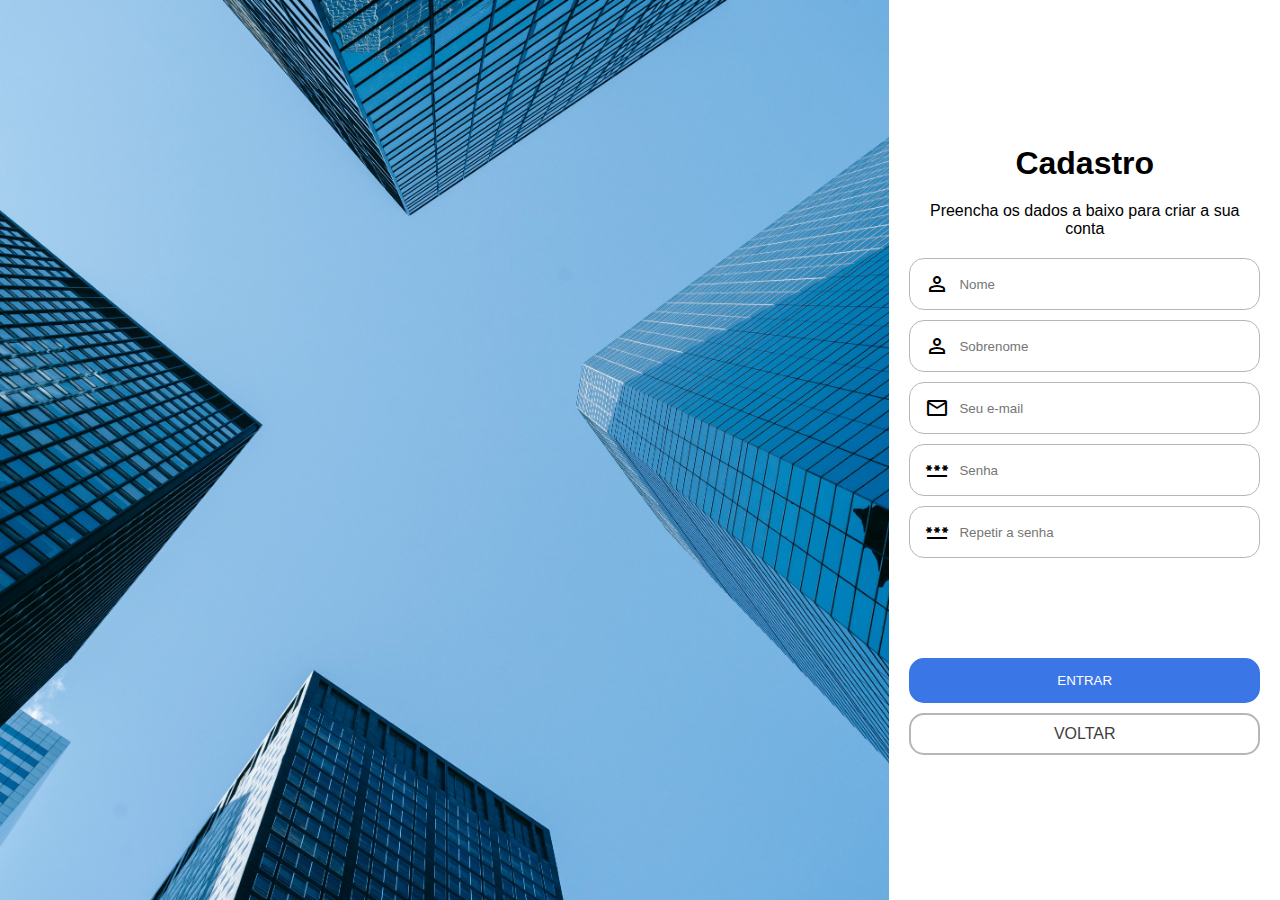
==== criarConta.html @ d9de596f "att7" ====
<!DOCTYPE html>
<html lang="pt-br">
<head>
    <meta charset="UTF-8">
    <meta name="viewport" content="width=device-width, initial-scale=1.0">
    <title>Login</title>
    <link rel="stylesheet" href="https://fonts.googleapis.com/css2?family=Material+Symbols+Outlined:opsz,wght,FILL,GRAD@20..48,100..700,0..1,-50..200" />
    <link rel="stylesheet" href="estilos/style.css">
    <link rel="stylesheet" href="estilos/mediaquery.css">
</head>
<body>
    <main>
        <section id="login">
            <div id="img">
            </div>
            <div id="form">
                <div>
                    <h1>Cadastro</h1>
                </div>
                <div>
                    <p>Preencha os dados a baixo para criar a sua conta
                    </p>
                </div>
                    <form action="login.php" method="post">
                        <div id="container-input">
                            <div class="campo">
                                <span class="material-symbols-outlined">
                                    person
                                    </span>
                                <input type="email" name="login" id="ilogin" placeholder="Nome" required  maxlength="30" autocomplete="email">                            
                            </div>
                            <div class="campo">
                                <span class="material-symbols-outlined">
                                    person
                                    </span>
                                <input type="email" name="login" id="ilogin" placeholder="Sobrenome" required  maxlength="30" autocomplete="email">                            
                            </div>
                            <div class="campo">
                                <span class="material-symbols-outlined">
                                    email
                                    </span>
                                <input type="email" name="login" id="ilogin" placeholder="Seu e-mail" required  maxlength="30" autocomplete="email">                            
                            </div>
                            <div class="campo">
                                <span class="material-symbols-outlined">
                                    password
                                    </span>
                                <input type="password" name="senha" id="isenha" placeholder="Senha" required minlength="8" maxlength="20" autocomplete="current-password">
                            </div>
                            <div class="campo">
                                <span class="material-symbols-outlined">
                                    password
                                    </span>
                                <input type="password" name="senha" id="isenha" placeholder="Repetir a senha" required minlength="8" maxlength="20" autocomplete="current-password">
                            </div>
                        </div>
                        <div id="btn">
                            <input class="btn" type="submit" value="ENTRAR">
                            <a class="btn-2" href="esqueciASenha.html" class="botao">
                                VOLTAR <span class="material-symbols-outlined">
                                    
                                    </span>
                            </a>
                        </div>
                    </form>
            </div>
        </section>
    </main>
</body>
</html>
---- estilos/style.css ----
* {
    margin: 0;
    padding: 0;
    font-family: Arial, Helvetica, sans-serif;
}

body {
    display: flex;
    flex-direction: column;
    justify-content: center;
    align-items: center;
    box-sizing: border-box;
}

#login {
    display: flex;
    flex-direction: column;
    justify-content: center;
    margin: auto;
    text-align: center;
    border-radius: px;
}

#img {
    background-image: url(../imagens/pexels-laura-tancredi-7078666.jpg);
    background-size: cover;
    height: 35vh;
}

#form {
    display: flex;
    flex-direction: column;
    padding: 20px;
    gap: 20px;
    width: 80%px;
    margin: auto;
}

#container-input {
    display: flex;
    flex-direction: column;
    gap: 10px;
}

.campo {
    display: flex;
    align-items: center;
    border: 1px solid rgb(182, 182, 182);
    gap: 10px;
    border-radius: 15px;
    padding: 0px 15px;
}

#ilogin {
    width: 100%;
    height: 50px;
    border: none;
    outline: none;
}

#isenha {
    width: 100%;
    height: 50px;
    border: none;
    outline: none;
}

#btn {
    display: flex;
    flex-direction: column;
    margin-top: 100px;
    gap: 10px;
}

.btn {
    background-color: rgb(58, 118, 229);
    padding: 13px;
    border-radius: 15px;
    color: #fff;
    border: 2px solid rgb(58, 118, 229);
    transition: 0.3s;
}

.btn:hover {
    background-color: rgb(255, 255, 255);
    color: #000;
}


.btn-2 {
    display: flex;
    align-items: center;
    justify-content: center;
    padding: 10px;
    border-radius: 15px;
    border: 2px solid rgb(182, 182, 182);
    transition: 0.3s;
    text-decoration: none;
    color: #3d3d3d;
    cursor: pointer;
}
---- estilos/mediaquery.css ----
@media screen and (min-width: 600px){
  #login {
    display: flex;
    flex-direction: row;
    height: 100vh;
  }

  #img {
    background-image: url(../imagens/pexels-laura-tancredi-7078666.jpg);
    background-size: cover;
    background-position: center;
    width: 70vw;
    height: 100vh;
  }
}
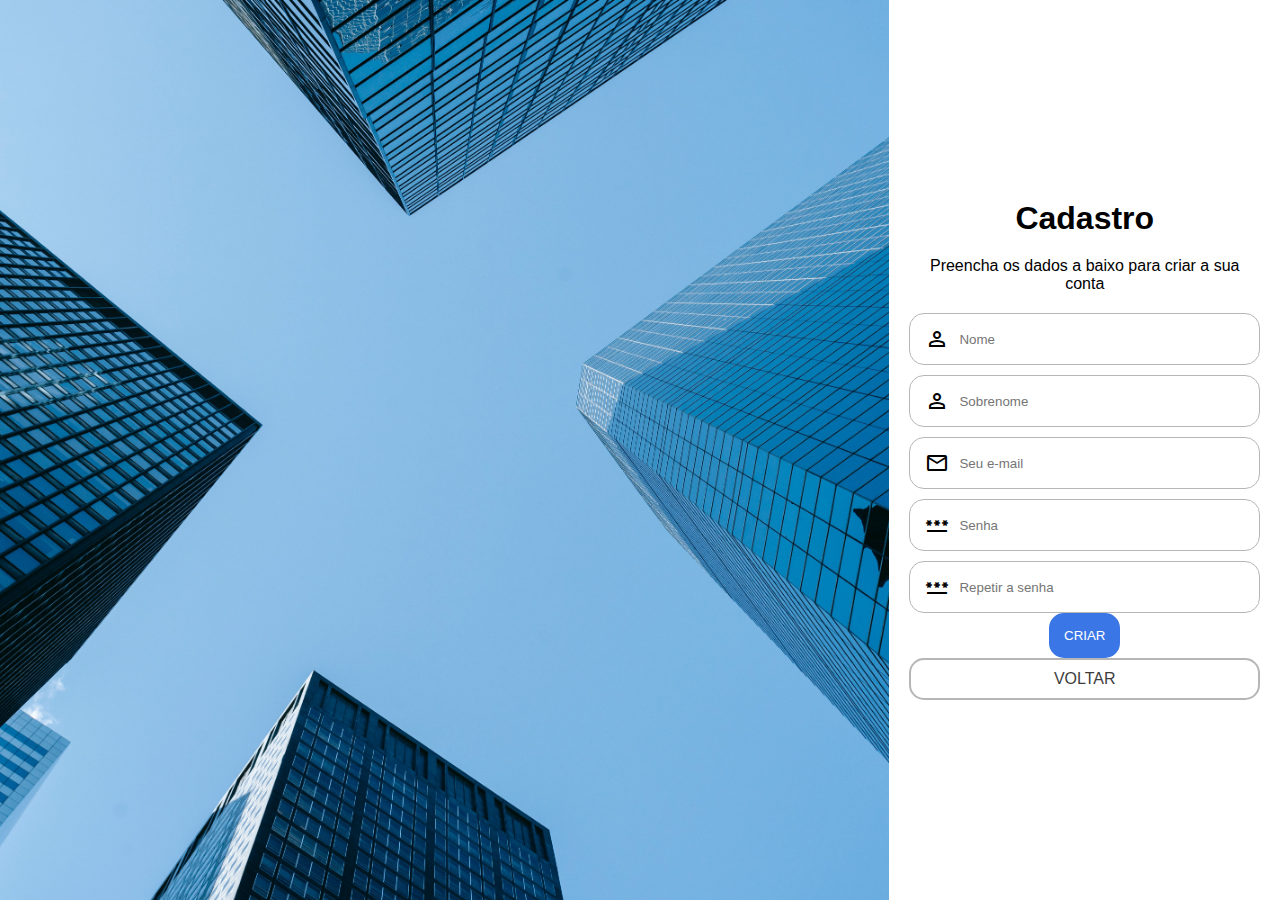
==== commit 69f4cc68: "att8" ====
--- a/criarConta.html
+++ b/criarConta.html
@@ -27,13 +27,13 @@
                                 <span class="material-symbols-outlined">
                                     person
                                     </span>
-                                <input type="email" name="login" id="ilogin" placeholder="Nome" required  maxlength="30" autocomplete="email">                            
+                                <input type="text" name="login" id="ilogin" placeholder="Nome" required  maxlength="30" autocomplete="email">                            
                             </div>
                             <div class="campo">
                                 <span class="material-symbols-outlined">
                                     person
                                     </span>
-                                <input type="email" name="login" id="ilogin" placeholder="Sobrenome" required  maxlength="30" autocomplete="email">                            
+                                <input type="text" name="login" id="ilogin" placeholder="Sobrenome" required  maxlength="30" autocomplete="email">                            
                             </div>
                             <div class="campo">
                                 <span class="material-symbols-outlined">
@@ -54,9 +54,9 @@
                                 <input type="password" name="senha" id="isenha" placeholder="Repetir a senha" required minlength="8" maxlength="20" autocomplete="current-password">
                             </div>
                         </div>
-                        <div id="btn">
-                            <input class="btn" type="submit" value="ENTRAR">
-                            <a class="btn-2" href="esqueciASenha.html" class="botao">
+                        <div id="btn-cadastro">
+                            <input class="btn" type="submit" value="CRIAR">
+                            <a class="btn-2" href="index.html" class="botao">
                                 VOLTAR <span class="material-symbols-outlined">
                                     
                                     </span>
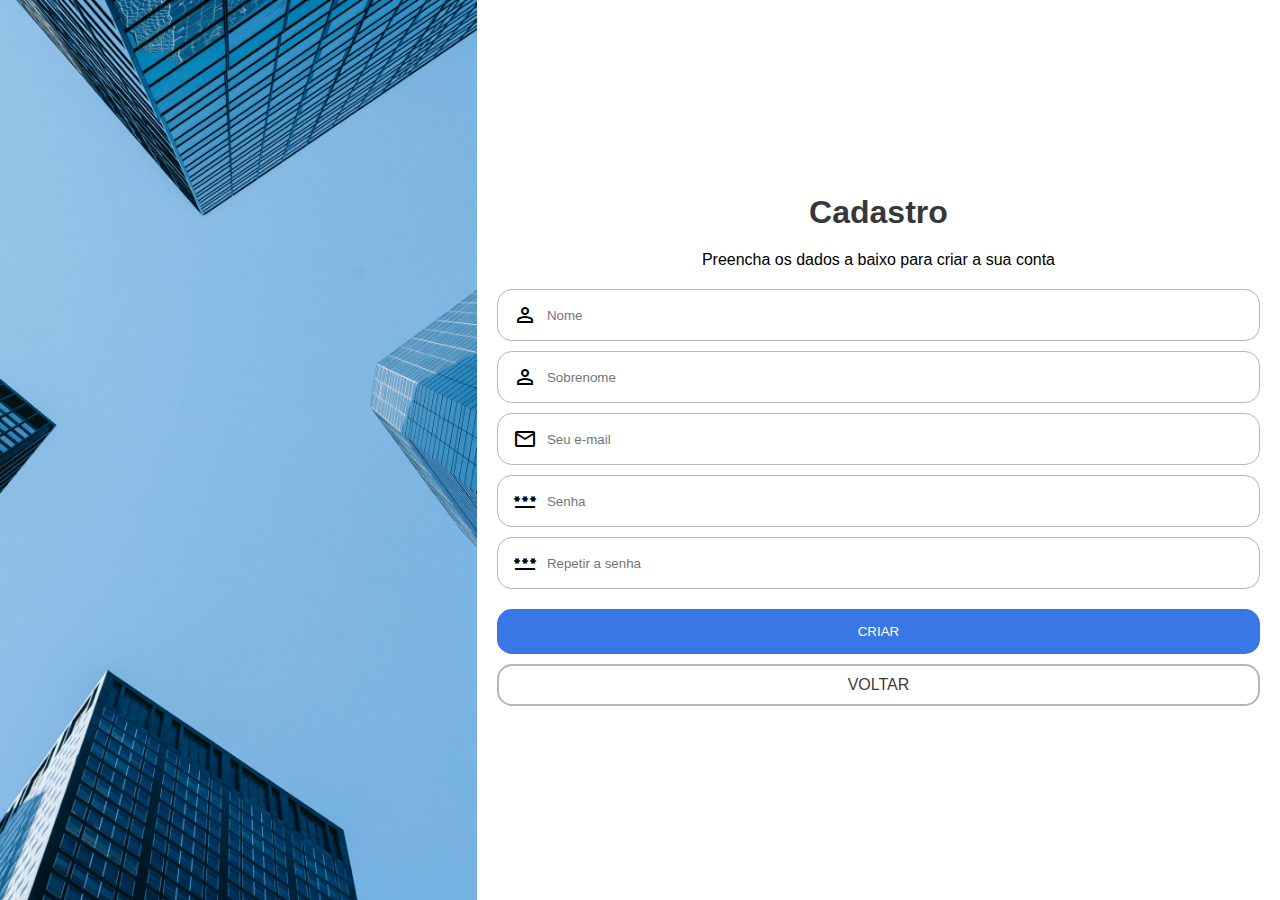
==== commit d0d344e9: "att11" ====
--- a/criarConta.html
+++ b/criarConta.html
@@ -27,13 +27,13 @@
                                 <span class="material-symbols-outlined">
                                     person
                                     </span>
-                                <input type="text" name="login" id="ilogin" placeholder="Nome" required  maxlength="30" autocomplete="email">                            
+                                <input type="text" name="login" id="ilogin" placeholder="Nome" required  maxlength="30" >                            
                             </div>
                             <div class="campo">
                                 <span class="material-symbols-outlined">
                                     person
                                     </span>
-                                <input type="text" name="login" id="ilogin" placeholder="Sobrenome" required  maxlength="30" autocomplete="email">                            
+                                <input type="text" name="login" id="ilogin" placeholder="Sobrenome" required  maxlength="30">                            
                             </div>
                             <div class="campo">
                                 <span class="material-symbols-outlined">
--- a/estilos/style.css
+++ b/estilos/style.css
@@ -18,13 +18,13 @@
     justify-content: center;
     margin: auto;
     text-align: center;
-    border-radius: px;
 }
 
 #img {
     background-image: url(../imagens/pexels-laura-tancredi-7078666.jpg);
     background-size: cover;
-    height: 35vh;
+    height: 25vh;
+    width: 100vw;
 }
 
 #form {
@@ -32,8 +32,12 @@
     flex-direction: column;
     padding: 20px;
     gap: 20px;
-    width: 80%px;
+    width: 80%;
     margin: auto;
+}
+
+h1 {
+    color: #373737;
 }
 
 #container-input {
@@ -72,6 +76,13 @@
     gap: 10px;
 }
 
+#btn-cadastro {
+    display: flex;
+    flex-direction: column;
+    margin-top: 20px;
+    gap: 10px;
+}
+
 .btn {
     background-color: rgb(58, 118, 229);
     padding: 13px;
--- a/estilos/mediaquery.css
+++ b/estilos/mediaquery.css
@@ -3,13 +3,14 @@
     display: flex;
     flex-direction: row;
     height: 100vh;
+    width: 100vw;
   }
 
   #img {
     background-image: url(../imagens/pexels-laura-tancredi-7078666.jpg);
     background-size: cover;
     background-position: center;
-    width: 70vw;
+    width: 50vw;
     height: 100vh;
   }
 }